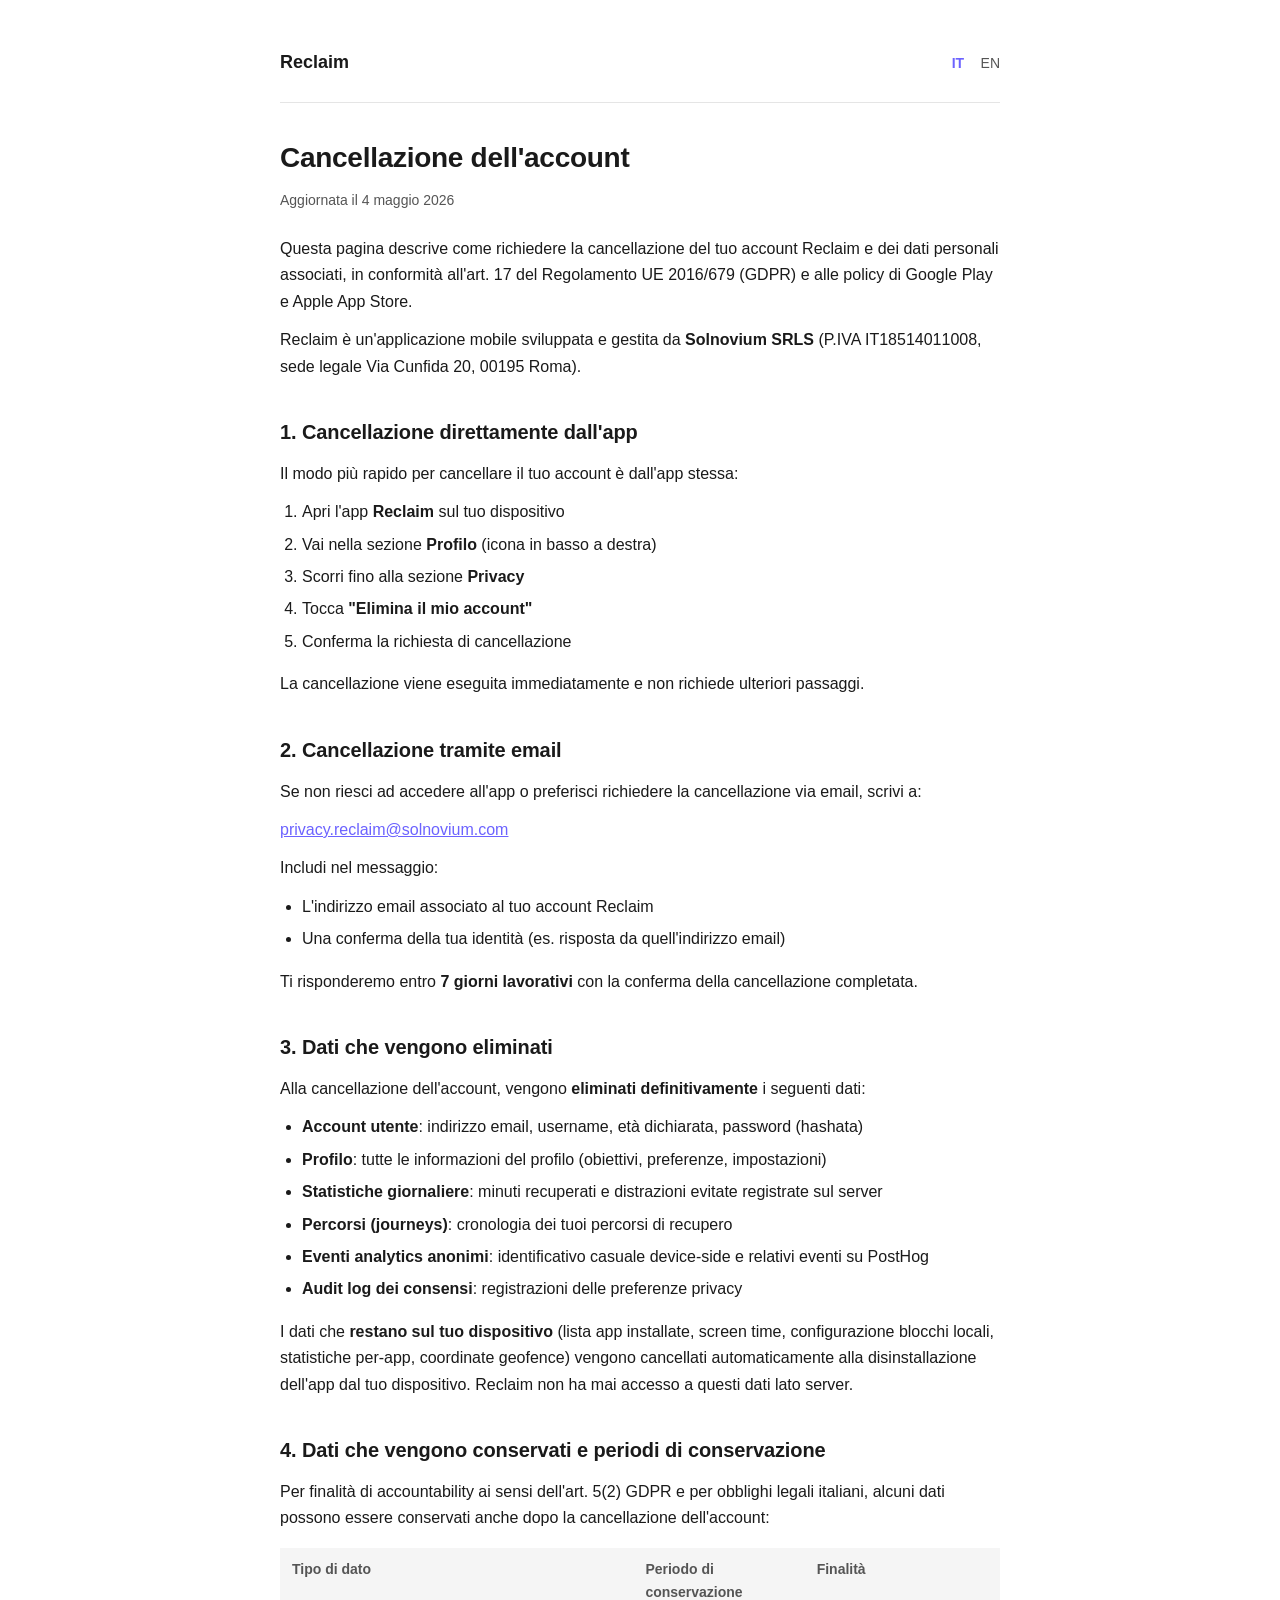
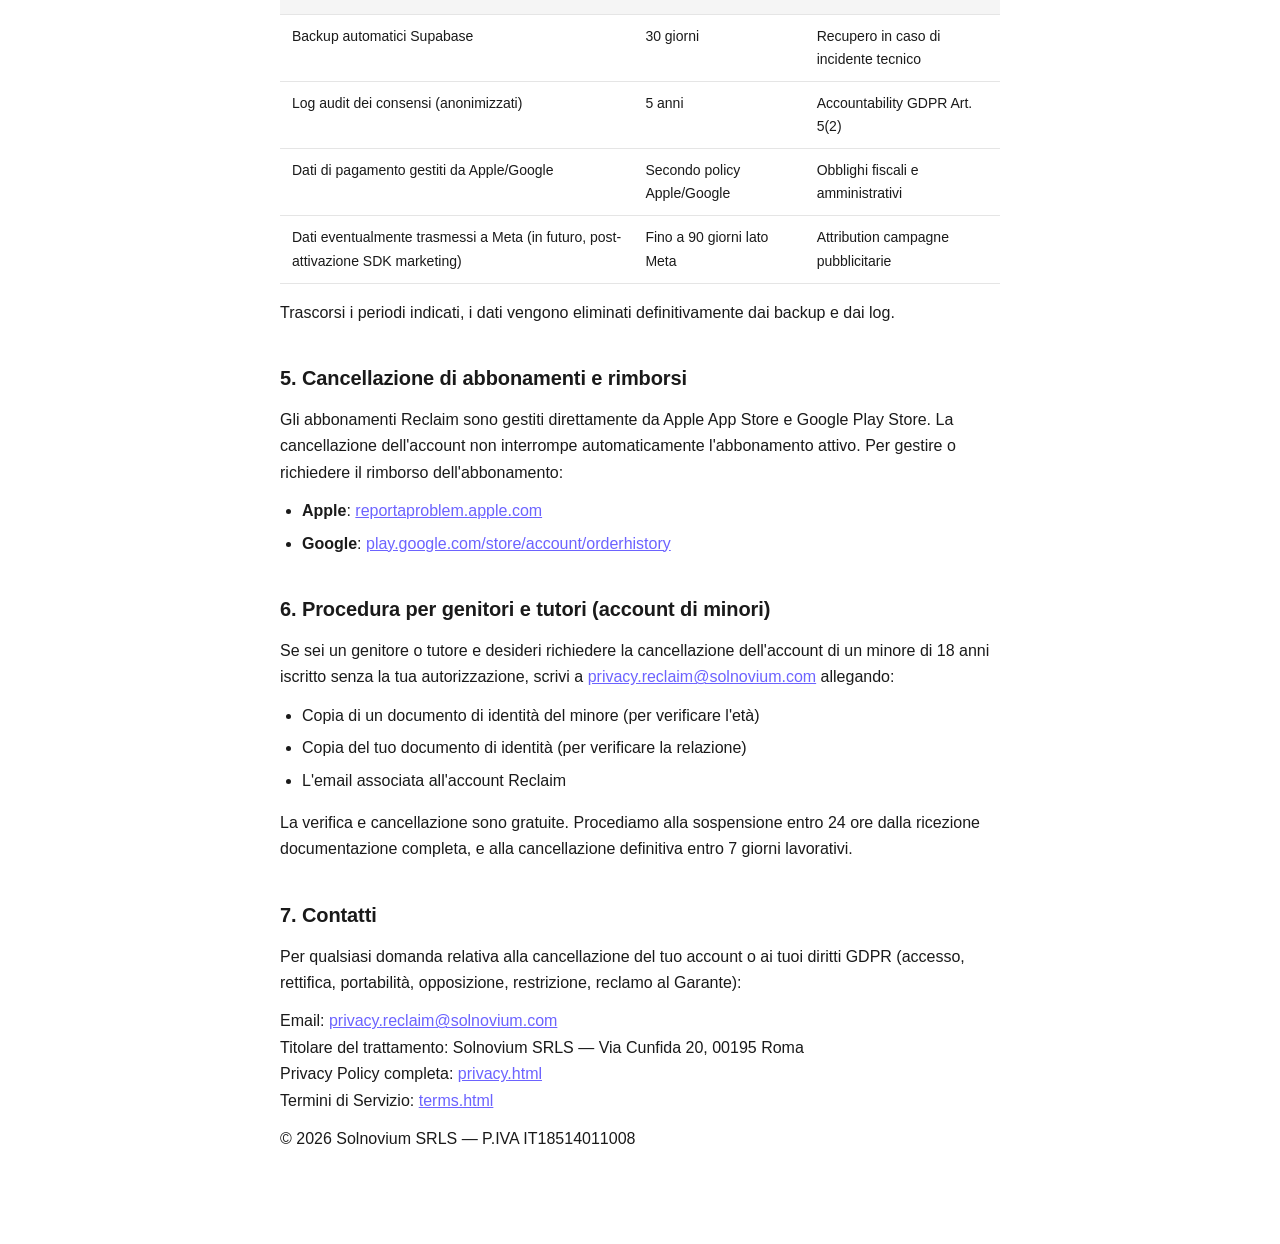
==== account-deletion.html @ 0cb687f2 "Aggiunta pagina cancellazione account + rimozione versioning visibile dalle pagine legali" ====
<!DOCTYPE html>
<html lang="it">
<head>
<meta charset="UTF-8">
<meta name="viewport" content="width=device-width, initial-scale=1">
<title>Cancellazione account — Reclaim</title>
<link rel="stylesheet" href="style.css">
</head>
<body>
<div class="container">
<header class="site">
  <a href="index.html" class="brand">Reclaim</a>
  <nav class="lang">
    <a href="account-deletion.html" class="active">IT</a>
    <a href="account-deletion.en.html">EN</a>
  </nav>
</header>

<h1>Cancellazione dell'account</h1>
<p class="meta">Aggiornata il 4 maggio 2026</p>

<p>Questa pagina descrive come richiedere la cancellazione del tuo account Reclaim e dei dati personali associati, in conformità all'art. 17 del Regolamento UE 2016/679 (GDPR) e alle policy di Google Play e Apple App Store.</p>

<p>Reclaim è un'applicazione mobile sviluppata e gestita da <strong>Solnovium SRLS</strong> (P.IVA IT18514011008, sede legale Via Cunfida 20, 00195 Roma).</p>

<h2>1. Cancellazione direttamente dall'app</h2>

<p>Il modo più rapido per cancellare il tuo account è dall'app stessa:</p>

<ol>
  <li>Apri l'app <strong>Reclaim</strong> sul tuo dispositivo</li>
  <li>Vai nella sezione <strong>Profilo</strong> (icona in basso a destra)</li>
  <li>Scorri fino alla sezione <strong>Privacy</strong></li>
  <li>Tocca <strong>"Elimina il mio account"</strong></li>
  <li>Conferma la richiesta di cancellazione</li>
</ol>

<p>La cancellazione viene eseguita immediatamente e non richiede ulteriori passaggi.</p>

<h2>2. Cancellazione tramite email</h2>

<p>Se non riesci ad accedere all'app o preferisci richiedere la cancellazione via email, scrivi a:</p>

<p><a href="mailto:privacy.reclaim@solnovium.com">privacy.reclaim@solnovium.com</a></p>

<p>Includi nel messaggio:</p>

<ul>
  <li>L'indirizzo email associato al tuo account Reclaim</li>
  <li>Una conferma della tua identità (es. risposta da quell'indirizzo email)</li>
</ul>

<p>Ti risponderemo entro <strong>7 giorni lavorativi</strong> con la conferma della cancellazione completata.</p>

<h2>3. Dati che vengono eliminati</h2>

<p>Alla cancellazione dell'account, vengono <strong>eliminati definitivamente</strong> i seguenti dati:</p>

<ul>
  <li><strong>Account utente</strong>: indirizzo email, username, età dichiarata, password (hashata)</li>
  <li><strong>Profilo</strong>: tutte le informazioni del profilo (obiettivi, preferenze, impostazioni)</li>
  <li><strong>Statistiche giornaliere</strong>: minuti recuperati e distrazioni evitate registrate sul server</li>
  <li><strong>Percorsi (journeys)</strong>: cronologia dei tuoi percorsi di recupero</li>
  <li><strong>Eventi analytics anonimi</strong>: identificativo casuale device-side e relativi eventi su PostHog</li>
  <li><strong>Audit log dei consensi</strong>: registrazioni delle preferenze privacy</li>
</ul>

<p>I dati che <strong>restano sul tuo dispositivo</strong> (lista app installate, screen time, configurazione blocchi locali, statistiche per-app, coordinate geofence) vengono cancellati automaticamente alla disinstallazione dell'app dal tuo dispositivo. Reclaim non ha mai accesso a questi dati lato server.</p>

<h2>4. Dati che vengono conservati e periodi di conservazione</h2>

<p>Per finalità di accountability ai sensi dell'art. 5(2) GDPR e per obblighi legali italiani, alcuni dati possono essere conservati anche dopo la cancellazione dell'account:</p>

<table>
<thead>
<tr><th>Tipo di dato</th><th>Periodo di conservazione</th><th>Finalità</th></tr>
</thead>
<tbody>
<tr><td>Backup automatici Supabase</td><td>30 giorni</td><td>Recupero in caso di incidente tecnico</td></tr>
<tr><td>Log audit dei consensi (anonimizzati)</td><td>5 anni</td><td>Accountability GDPR Art. 5(2)</td></tr>
<tr><td>Dati di pagamento gestiti da Apple/Google</td><td>Secondo policy Apple/Google</td><td>Obblighi fiscali e amministrativi</td></tr>
<tr><td>Dati eventualmente trasmessi a Meta (in futuro, post-attivazione SDK marketing)</td><td>Fino a 90 giorni lato Meta</td><td>Attribution campagne pubblicitarie</td></tr>
</tbody>
</table>

<p>Trascorsi i periodi indicati, i dati vengono eliminati definitivamente dai backup e dai log.</p>

<h2>5. Cancellazione di abbonamenti e rimborsi</h2>

<p>Gli abbonamenti Reclaim sono gestiti direttamente da Apple App Store e Google Play Store. La cancellazione dell'account non interrompe automaticamente l'abbonamento attivo. Per gestire o richiedere il rimborso dell'abbonamento:</p>

<ul>
  <li><strong>Apple</strong>: <a href="https://reportaproblem.apple.com" target="_blank" rel="noopener">reportaproblem.apple.com</a></li>
  <li><strong>Google</strong>: <a href="https://play.google.com/store/account/orderhistory" target="_blank" rel="noopener">play.google.com/store/account/orderhistory</a></li>
</ul>

<h2>6. Procedura per genitori e tutori (account di minori)</h2>

<p>Se sei un genitore o tutore e desideri richiedere la cancellazione dell'account di un minore di 18 anni iscritto senza la tua autorizzazione, scrivi a <a href="mailto:privacy.reclaim@solnovium.com">privacy.reclaim@solnovium.com</a> allegando:</p>

<ul>
  <li>Copia di un documento di identità del minore (per verificare l'età)</li>
  <li>Copia del tuo documento di identità (per verificare la relazione)</li>
  <li>L'email associata all'account Reclaim</li>
</ul>

<p>La verifica e cancellazione sono gratuite. Procediamo alla sospensione entro 24 ore dalla ricezione documentazione completa, e alla cancellazione definitiva entro 7 giorni lavorativi.</p>

<h2>7. Contatti</h2>

<p>Per qualsiasi domanda relativa alla cancellazione del tuo account o ai tuoi diritti GDPR (accesso, rettifica, portabilità, opposizione, restrizione, reclamo al Garante):</p>

<p>
  Email: <a href="mailto:privacy.reclaim@solnovium.com">privacy.reclaim@solnovium.com</a><br>
  Titolare del trattamento: Solnovium SRLS — Via Cunfida 20, 00195 Roma<br>
  Privacy Policy completa: <a href="privacy.html">privacy.html</a><br>
  Termini di Servizio: <a href="terms.html">terms.html</a>
</p>

<footer class="site-footer">
  <p>© 2026 Solnovium SRLS — P.IVA IT18514011008</p>
</footer>

</div>
</body>
</html>
---- style.css ----
:root {
  --bg: #ffffff;
  --fg: #1a1a1a;
  --muted: #555;
  --accent: #6C63FF;
  --border: #e5e5e5;
  --code-bg: #f5f5f5;
}
@media (prefers-color-scheme: dark) {
  :root {
    --bg: #0f0f10;
    --fg: #e8e8ea;
    --muted: #9a9a9f;
    --accent: #8b86ff;
    --border: #2a2a2d;
    --code-bg: #1a1a1c;
  }
}
* { box-sizing: border-box; }
html { scroll-behavior: smooth; }
body {
  margin: 0;
  font-family: -apple-system, BlinkMacSystemFont, "Segoe UI", "SF Pro Text",
    "Helvetica Neue", Arial, sans-serif;
  font-size: 16px;
  line-height: 1.65;
  color: var(--fg);
  background: var(--bg);
  -webkit-font-smoothing: antialiased;
}
.container {
  max-width: 760px;
  margin: 0 auto;
  padding: 32px 20px 80px;
}
header.site {
  display: flex;
  justify-content: space-between;
  align-items: center;
  padding: 16px 0 24px;
  border-bottom: 1px solid var(--border);
  margin-bottom: 32px;
}
header.site .brand {
  font-weight: 700;
  font-size: 18px;
  color: var(--fg);
  text-decoration: none;
}
header.site .lang a {
  color: var(--muted);
  text-decoration: none;
  font-size: 14px;
  margin-left: 12px;
}
header.site .lang a.active {
  color: var(--accent);
  font-weight: 600;
}
h1 {
  font-size: 28px;
  margin: 0 0 8px;
  letter-spacing: -0.01em;
}
h2 {
  font-size: 20px;
  margin: 36px 0 12px;
  letter-spacing: -0.005em;
}
h3 {
  font-size: 17px;
  margin: 24px 0 8px;
  font-weight: 600;
}
.meta {
  color: var(--muted);
  font-size: 14px;
  margin-bottom: 24px;
}
p { margin: 0 0 12px; }
ul, ol { margin: 0 0 16px; padding-left: 22px; }
li { margin-bottom: 6px; }
a { color: var(--accent); text-decoration: underline; }
a:hover { text-decoration: none; }
strong { font-weight: 600; }
table {
  width: 100%;
  border-collapse: collapse;
  margin: 16px 0;
  font-size: 14px;
}
th, td {
  text-align: left;
  padding: 10px 12px;
  border-bottom: 1px solid var(--border);
  vertical-align: top;
}
th {
  font-weight: 600;
  color: var(--muted);
  background: var(--code-bg);
}
code {
  font-family: "SF Mono", Menlo, Consolas, monospace;
  font-size: 14px;
  background: var(--code-bg);
  padding: 2px 6px;
  border-radius: 4px;
}
.note {
  background: var(--code-bg);
  padding: 12px 16px;
  border-left: 3px solid var(--accent);
  border-radius: 4px;
  margin: 16px 0;
  font-size: 14px;
  color: var(--muted);
}
footer.site {
  margin-top: 64px;
  padding-top: 24px;
  border-top: 1px solid var(--border);
  font-size: 14px;
  color: var(--muted);
  text-align: center;
}
footer.site a { color: var(--muted); margin: 0 8px; }
@media (max-width: 480px) {
  body { font-size: 15px; }
  h1 { font-size: 24px; }
  h2 { font-size: 18px; }
  .container { padding: 24px 16px 60px; }
}
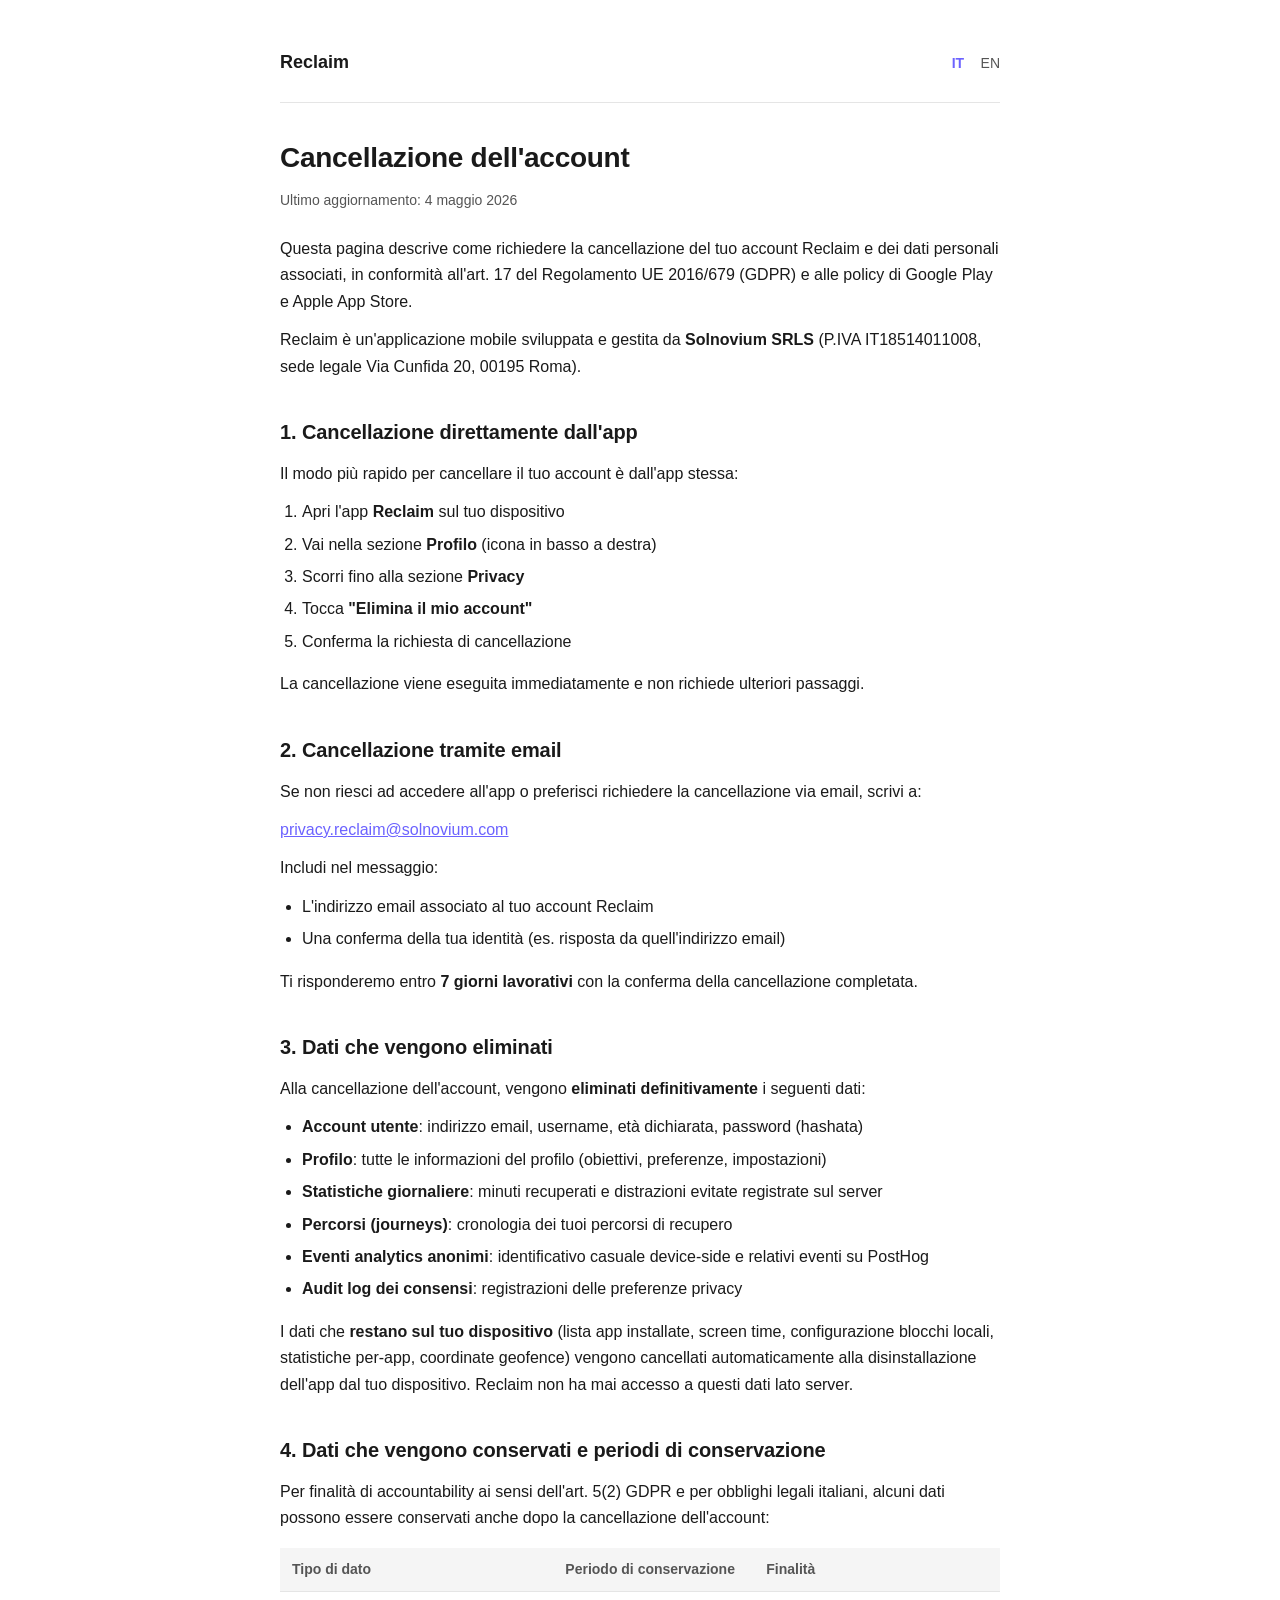
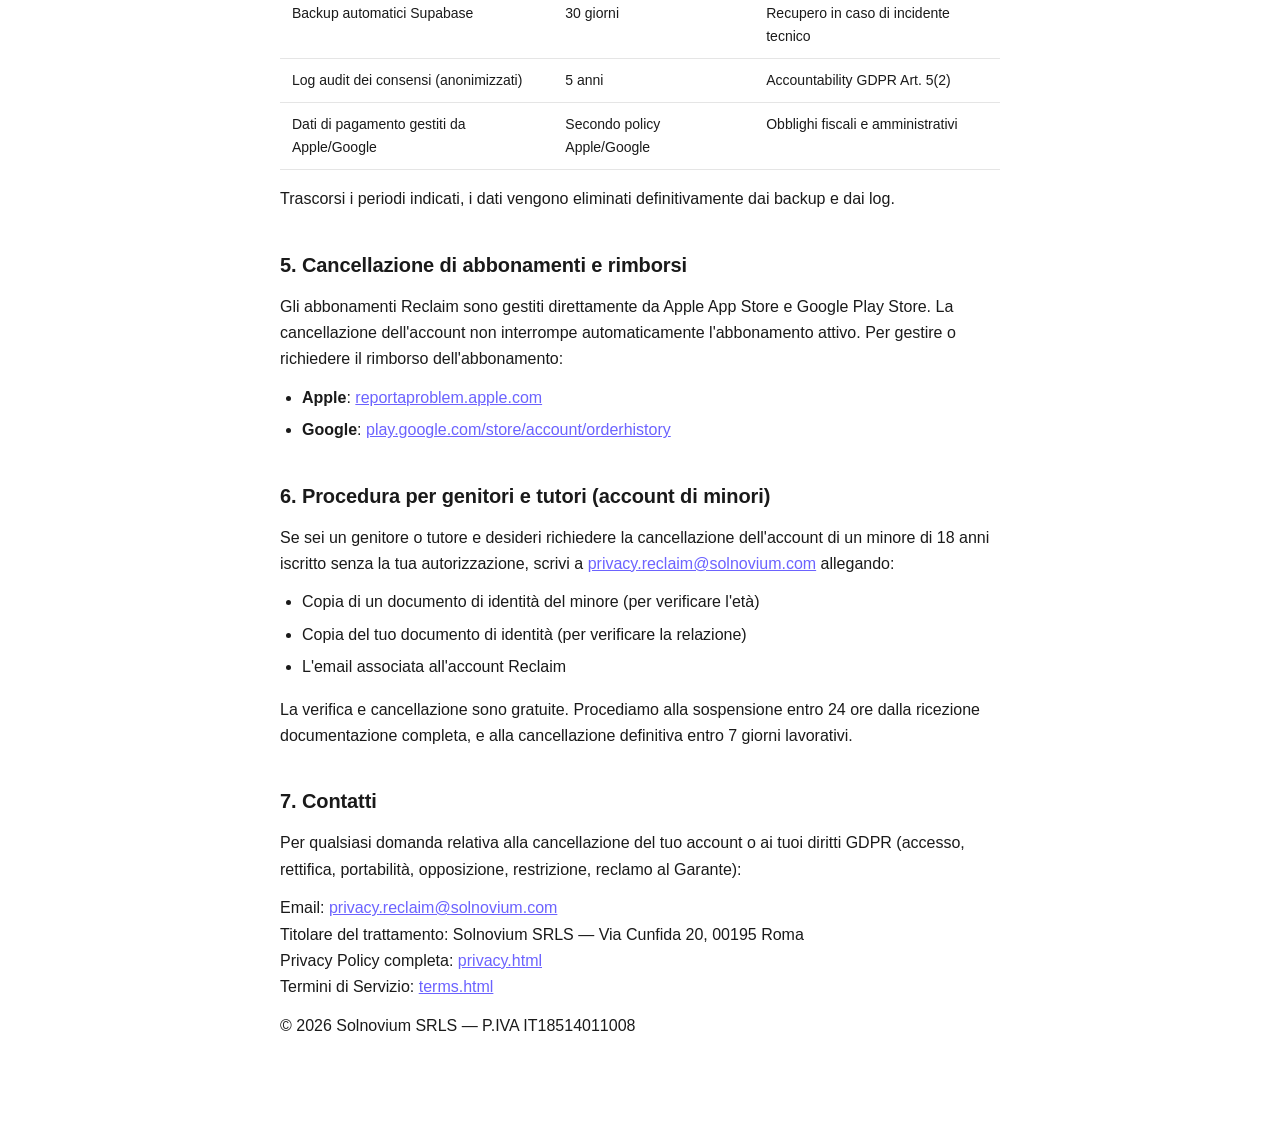
==== commit b15fd765: "Rimossi tutti i riferimenti a Meta da privacy.html e account-deletion.html — Meta SDK non sara' nell" ====
--- a/account-deletion.html
+++ b/account-deletion.html
@@ -17,7 +17,7 @@
 </header>
 
 <h1>Cancellazione dell'account</h1>
-<p class="meta">Aggiornata il 4 maggio 2026</p>
+<p class="meta">Ultimo aggiornamento: 4 maggio 2026</p>
 
 <p>Questa pagina descrive come richiedere la cancellazione del tuo account Reclaim e dei dati personali associati, in conformità all'art. 17 del Regolamento UE 2016/679 (GDPR) e alle policy di Google Play e Apple App Store.</p>
 
@@ -79,7 +79,6 @@
 <tr><td>Backup automatici Supabase</td><td>30 giorni</td><td>Recupero in caso di incidente tecnico</td></tr>
 <tr><td>Log audit dei consensi (anonimizzati)</td><td>5 anni</td><td>Accountability GDPR Art. 5(2)</td></tr>
 <tr><td>Dati di pagamento gestiti da Apple/Google</td><td>Secondo policy Apple/Google</td><td>Obblighi fiscali e amministrativi</td></tr>
-<tr><td>Dati eventualmente trasmessi a Meta (in futuro, post-attivazione SDK marketing)</td><td>Fino a 90 giorni lato Meta</td><td>Attribution campagne pubblicitarie</td></tr>
 </tbody>
 </table>
 
